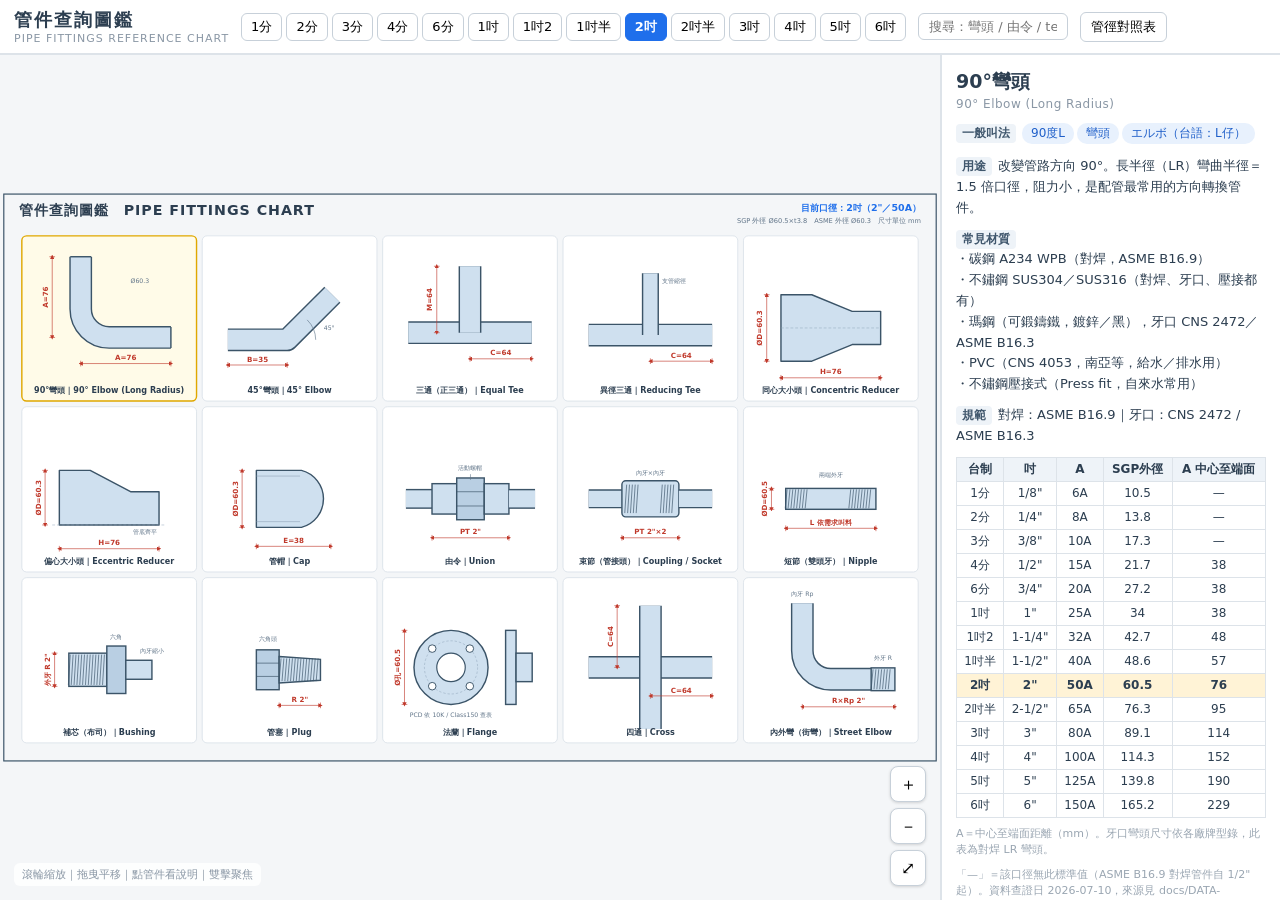
==== index.html @ c481cb57 "初版：管件查詢圖鑑（單檔 HTML） 15 種管件可縮放圖鑑牆＋尺寸標註＋說明欄（俗稱/材質/用途/規範）， 尺寸資料查證於 JIS G3452 與 ASME B16.9（見 docs/DATA-SO" ====
<!DOCTYPE html>
<html lang="zh-Hant">
<head>
<meta charset="UTF-8">
<meta name="viewport" content="width=device-width, initial-scale=1.0">
<title>管件查詢圖鑑</title>
<style>
  :root{
    --ink:#2c3e50; --pipe-dark:#3b5468; --pipe-light:#cfe0ef;
    --dim:#c0392b; --accent:#1f6feb; --bg:#f4f6f8; --card:#ffffff;
  }
  *{box-sizing:border-box; margin:0; padding:0;}
  html,body{height:100%; overflow:hidden;}
  body{
    font-family:"Microsoft JhengHei","PingFang TC",system-ui,sans-serif;
    background:var(--bg); color:var(--ink); display:flex; flex-direction:column;
  }
  header{
    display:flex; align-items:center; gap:12px; flex-wrap:wrap;
    padding:8px 14px; background:#fff; border-bottom:2px solid #dde3e9; z-index:5;
  }
  header h1{font-size:18px; letter-spacing:2px; white-space:nowrap;}
  header .sub{font-size:11px; color:#8a97a5; letter-spacing:1px;}
  #sizeBar{display:flex; gap:4px; flex-wrap:wrap;}
  #sizeBar button{
    border:1px solid #c7d0d9; background:#fff; border-radius:6px;
    padding:4px 9px; font-size:13px; cursor:pointer; font-family:inherit;
  }
  #sizeBar button:hover{border-color:var(--accent);}
  #sizeBar button.on{background:var(--accent); color:#fff; border-color:var(--accent); font-weight:bold;}
  #search{
    border:1px solid #c7d0d9; border-radius:6px; padding:5px 10px;
    font-size:13px; width:150px; font-family:inherit;
  }
  .toolBtn{
    border:1px solid #c7d0d9; background:#fff; border-radius:6px;
    padding:5px 10px; font-size:13px; cursor:pointer; font-family:inherit;
  }
  .toolBtn:hover{border-color:var(--accent); color:var(--accent);}
  #main{flex:1; display:flex; min-height:0;}
  #canvasWrap{flex:1; position:relative; min-width:0;}
  #chart{width:100%; height:100%; display:block; cursor:grab; touch-action:none;}
  #chart.panning{cursor:grabbing;}
  #zoomCtl{
    position:absolute; right:14px; bottom:14px; display:flex; flex-direction:column; gap:6px;
  }
  #zoomCtl button{
    width:36px; height:36px; border-radius:8px; border:1px solid #c7d0d9;
    background:#fff; font-size:17px; cursor:pointer; box-shadow:0 1px 3px rgba(0,0,0,.15);
  }
  #hint{
    position:absolute; left:14px; bottom:14px; font-size:11px; color:#8a97a5;
    background:rgba(255,255,255,.85); padding:4px 8px; border-radius:6px;
  }
  /* ── 右側說明欄 ─────────────────────────── */
  #panel{
    width:340px; background:var(--card); border-left:2px solid #dde3e9;
    overflow-y:auto; padding:14px; flex-shrink:0;
  }
  #panel h2{font-size:19px; margin-bottom:2px;}
  #panel .en{color:#8a97a5; font-size:12px; margin-bottom:10px; letter-spacing:.5px;}
  .infoRow{margin-bottom:10px; font-size:13px; line-height:1.6;}
  .infoRow b{
    display:inline-block; background:#eef3f8; color:#40576d; border-radius:4px;
    padding:0 6px; margin-right:6px; font-size:12px;
  }
  .tag{
    display:inline-block; background:#e8f1fd; color:#1f5fc9; border-radius:10px;
    padding:1px 9px; font-size:12px; margin:2px 3px 2px 0;
  }
  #panel table{
    width:100%; border-collapse:collapse; font-size:12px; margin-top:6px;
  }
  #panel th,#panel td{
    border:1px solid #dde3e9; padding:3px 5px; text-align:center; white-space:nowrap;
  }
  #panel th{background:#eef3f8; font-weight:600;}
  #panel tr.hl td{background:#fff3d6; font-weight:bold;}
  .note{font-size:11px; color:#9aa6b2; margin-top:8px; line-height:1.5;}
  /* ── 對照表彈窗 ─────────────────────────── */
  #modal{
    position:fixed; inset:0; background:rgba(30,40,50,.45); display:none;
    align-items:center; justify-content:center; z-index:20;
  }
  #modal.show{display:flex;}
  #modalBox{
    background:#fff; border-radius:12px; padding:20px; max-width:92vw;
    max-height:88vh; overflow:auto; box-shadow:0 10px 40px rgba(0,0,0,.3);
  }
  #modalBox h2{font-size:17px; margin-bottom:10px;}
  #modalBox table{border-collapse:collapse; font-size:13px;}
  #modalBox th,#modalBox td{border:1px solid #cfd8e0; padding:5px 10px; text-align:center; white-space:nowrap;}
  #modalBox th{background:#eef3f8;}
  #modalBox tr:nth-child(even) td{background:#f8fafc;}
  #modalBox .close{float:right;}
  @media (max-width:800px){
    #panel{position:absolute; right:0; top:0; bottom:0; box-shadow:-4px 0 12px rgba(0,0,0,.15);}
  }
</style>
</head>
<body>
<header>
  <div>
    <h1>管件查詢圖鑑</h1>
    <div class="sub">PIPE FITTINGS REFERENCE CHART</div>
  </div>
  <div id="sizeBar"></div>
  <input id="search" placeholder="搜尋：彎頭 / 由令 / tee…">
  <button class="toolBtn" id="btnTable">管徑對照表</button>
</header>
<div id="main">
  <div id="canvasWrap">
    <svg id="chart" xmlns="http://www.w3.org/2000/svg"></svg>
    <div id="zoomCtl">
      <button id="zin" title="放大">＋</button>
      <button id="zout" title="縮小">－</button>
      <button id="zfit" title="全覽">⤢</button>
    </div>
    <div id="hint">滾輪縮放｜拖曳平移｜點管件看說明｜雙擊聚焦</div>
  </div>
  <aside id="panel"></aside>
</div>
<div id="modal">
  <div id="modalBox">
    <button class="toolBtn close" onclick="document.getElementById('modal').classList.remove('show')">✕ 關閉</button>
    <h2>管徑對照表（CNS 6445 / JIS G3452 SGP 配管用碳鋼鋼管）</h2>
    <div id="pipeTable"></div>
    <p class="note" style="max-width:720px">
      台灣水電俗稱「幾分」：1 分 = 1/8"，4 分 = 1/2"，6 分 = 3/4"，8 分即 1 吋。<br>
      SGP（CNS 6445 / JIS G3452）為台灣一般配管（水、氣體、消防）最常用鋼管；ASME B36.10 外徑為美規對焊管件搭配尺寸，兩者小口徑外徑略有不同，叫料時需注意系統別。
    </p>
  </div>
</div>

<script>
/* ═══════════════════════════════════════════════════════════════
   資料區 —— 全部尺寸均查證於 2026-07-10，來源見 docs/DATA-SOURCES.md
   ─ SGP 鋼管：JIS G3452 Table 5（= CNS 6445）
   ─ 對焊管件：ASME B16.9（1/2"~6"，小於 1/2" 無對焊標準 → null）
═══════════════════════════════════════════════════════════════ */
const SIZES = [
  // key, A稱呼, B稱呼, 台制, SGP外徑, SGP厚, 重量kg/m, ASME外徑, B16.9:[90°A, 45°B, 三通C, 大小頭H, 管帽E]
  {key:'1/8',  a:'6A',   b:'1/8"',   fen:'1分',   od:10.5,  t:2.0, kg:0.419, aod:10.3,  bw:null},
  {key:'1/4',  a:'8A',   b:'1/4"',   fen:'2分',   od:13.8,  t:2.3, kg:0.664, aod:13.7,  bw:null},
  {key:'3/8',  a:'10A',  b:'3/8"',   fen:'3分',   od:17.3,  t:2.3, kg:0.866, aod:17.1,  bw:null},
  {key:'1/2',  a:'15A',  b:'1/2"',   fen:'4分',   od:21.7,  t:2.8, kg:1.25,  aod:21.3,  bw:[38,16,25,38,25]},
  {key:'3/4',  a:'20A',  b:'3/4"',   fen:'6分',   od:27.2,  t:2.8, kg:1.60,  aod:26.7,  bw:[38,19,29,38,25]},
  {key:'1',    a:'25A',  b:'1"',     fen:'1吋',   od:34.0,  t:3.2, kg:2.45,  aod:33.4,  bw:[38,22,38,51,38]},
  {key:'1-1/4',a:'32A',  b:'1-1/4"', fen:'1吋2',  od:42.7,  t:3.5, kg:3.16,  aod:42.2,  bw:[48,25,48,51,38]},
  {key:'1-1/2',a:'40A',  b:'1-1/2"', fen:'1吋半', od:48.6,  t:3.5, kg:3.63,  aod:48.3,  bw:[57,29,57,64,38]},
  {key:'2',    a:'50A',  b:'2"',     fen:'2吋',   od:60.5,  t:3.8, kg:5.12,  aod:60.3,  bw:[76,35,64,76,38]},
  {key:'2-1/2',a:'65A',  b:'2-1/2"', fen:'2吋半', od:76.3,  t:4.2, kg:6.34,  aod:73.0,  bw:[95,44,76,89,38]},
  {key:'3',    a:'80A',  b:'3"',     fen:'3吋',   od:89.1,  t:4.2, kg:8.49,  aod:88.9,  bw:[114,51,86,89,51]},
  {key:'4',    a:'100A', b:'4"',     fen:'4吋',   od:114.3, t:4.5, kg:12.2,  aod:114.3, bw:[152,64,105,102,64]},
  {key:'5',    a:'125A', b:'5"',     fen:'5吋',   od:139.8, t:4.5, kg:16.1,  aod:141.3, bw:[190,79,124,127,76]},
  {key:'6',    a:'150A', b:'6"',     fen:'6吋',   od:165.2, t:5.0, kg:19.2,  aod:168.3, bw:[229,95,143,140,89]},
];
const BW = {ELBOW90:0, ELBOW45:1, TEE:2, REDUCER:3, CAP:4};

const MAT = {
  malleable:'瑪鋼（可鍛鑄鐵，鍍鋅／黑），牙口 CNS 2472／ASME B16.3',
  carbon:'碳鋼 A234 WPB（對焊，ASME B16.9）',
  ss:'不鏽鋼 SUS304／SUS316（對焊、牙口、壓接都有）',
  pvc:'PVC（CNS 4053，南亞等，給水／排水用）',
  brass:'青銅／黃銅（水表週邊、熱水系統）',
  press:'不鏽鋼壓接式（Press fit，自來水常用）',
};

/* 每個管件：id、名稱、英文、一般叫法（俗稱）、用途、材質、標準、
   尺寸表定義（cols＋每個 size 的取值函式），draw() 畫圖 */
const FITTINGS = [
  {
    id:'elbow90', name:'90°彎頭', en:'90° Elbow (Long Radius)',
    alias:['90度L','彎頭','エルボ（台語：L仔）'],
    usage:'改變管路方向 90°。長半徑（LR）彎曲半徑＝1.5 倍口徑，阻力小，是配管最常用的方向轉換管件。',
    mats:[MAT.carbon, MAT.ss, MAT.malleable, MAT.pvc, MAT.press],
    std:'對焊：ASME B16.9｜牙口：CNS 2472 / ASME B16.3',
    dimCols:['A 中心至端面'],
    dimGet:s=>s.bw?[s.bw[BW.ELBOW90]]:null,
    note:'A＝中心至端面距離（mm）。牙口彎頭尺寸依各廠牌型錄，此表為對焊 LR 彎頭。',
  },
  {
    id:'elbow45', name:'45°彎頭', en:'45° Elbow',
    alias:['45度L','斜彎'],
    usage:'改變管路方向 45°。兩支 45° 可取代一支 90° 減少壓損；排水配管閃避樑柱常用。',
    mats:[MAT.carbon, MAT.ss, MAT.malleable, MAT.pvc],
    std:'對焊：ASME B16.9｜牙口：CNS 2472 / ASME B16.3',
    dimCols:['B 中心至端面'],
    dimGet:s=>s.bw?[s.bw[BW.ELBOW45]]:null,
    note:'B＝中心至端面距離（mm），對焊 LR 45° 彎頭。',
  },
  {
    id:'tee', name:'三通（正三通）', en:'Equal Tee',
    alias:['T仔','正T','チーズ'],
    usage:'管路分歧出一支垂直支管，三口同徑。給水分歧、消防立管分層最常用。',
    mats:[MAT.carbon, MAT.ss, MAT.malleable, MAT.pvc, MAT.press],
    std:'對焊：ASME B16.9｜牙口：CNS 2472 / ASME B16.3',
    dimCols:['C 中心至管端','M 中心至支管端'],
    dimGet:s=>s.bw?[s.bw[BW.TEE], s.bw[BW.TEE]]:null,
    note:'正三通 C＝M。對焊尺寸如表；牙口依廠牌。',
  },
  {
    id:'rtee', name:'異徑三通', en:'Reducing Tee',
    alias:['RT','大小T','異徑T'],
    usage:'分歧支管口徑比主管小，例：2"×2"×1"。主管尺寸照走、支管縮小接分路。',
    mats:[MAT.carbon, MAT.ss, MAT.malleable, MAT.pvc],
    std:'對焊：ASME B16.9｜牙口：CNS 2472 / ASME B16.3',
    dimCols:['C 中心至管端（同正三通）'],
    dimGet:s=>s.bw?[s.bw[BW.TEE]]:null,
    note:'主管 C 與正三通相同；支管 M 依「主×主×支」組合而異，叫料須講三個口徑，詳廠商型錄。',
  },
  {
    id:'creducer', name:'同心大小頭', en:'Concentric Reducer',
    alias:['大小頭','R','異徑管','レジューサ'],
    usage:'兩端不同口徑、中心線對齊。立管變徑、泵浦出口變徑用。',
    mats:[MAT.carbon, MAT.ss, MAT.pvc],
    std:'對焊：ASME B16.9',
    dimCols:['H 全長'],
    dimGet:s=>s.bw?[s.bw[BW.REDUCER]]:null,
    note:'H＝端面至端面全長（mm），依「大端」口徑查表。牙口變徑用補芯（bushing）或異徑束節。',
  },
  {
    id:'ereducer', name:'偏心大小頭', en:'Eccentric Reducer',
    alias:['偏心R','ER'],
    usage:'兩端不同口徑、一側管壁齊平。水平管線變徑保持管底（或管頂）水平，泵浦吸入端防積氣必用。',
    mats:[MAT.carbon, MAT.ss],
    std:'對焊：ASME B16.9',
    dimCols:['H 全長（同同心）'],
    dimGet:s=>s.bw?[s.bw[BW.REDUCER]]:null,
    note:'H 與同心大小頭相同。安裝方向：吸入端平頂（防氣袋）、蒸汽管平底（防水鎚）。',
  },
  {
    id:'cap', name:'管帽', en:'Cap',
    alias:['CAP','封頭','管尾蓋'],
    usage:'封閉管末端。對焊蓋為橢圓形封頭；牙口內牙蓋直接鎖在管牙上。',
    mats:[MAT.carbon, MAT.ss, MAT.malleable, MAT.pvc],
    std:'對焊：ASME B16.9｜牙口：CNS 2472 / ASME B16.3',
    dimCols:['E 全長'],
    dimGet:s=>s.bw?[s.bw[BW.CAP]]:null,
    note:'E＝端面至頂點長（mm），對焊管帽。',
  },
  {
    id:'union', name:'由令', en:'Union',
    alias:['由任','活接頭','ユニオン'],
    usage:'可拆式接頭：中間螺帽鬆開即可分離管路，不必轉動管子。設備（泵、熱水器、水表）前後必裝，方便日後維修拆換。',
    mats:[MAT.malleable, MAT.ss, MAT.brass, MAT.pvc],
    std:'牙口：CNS 2472 / ASME B16.39（クラス150）',
    dimCols:['牙規 PT'],
    dimGet:s=>[`PT ${s.b}`],
    note:'全長依廠牌（無統一標準值）。密合面有平面／錐面／O 環三種，舊管換修要對型式。',
  },
  {
    id:'coupling', name:'束節（管接頭）', en:'Coupling / Socket',
    alias:['S接','束尼','直接頭','ソケット'],
    usage:'兩支同徑管子對接延長。內牙×內牙，最基本的直線接續管件。',
    mats:[MAT.malleable, MAT.ss, MAT.brass, MAT.pvc, MAT.press],
    std:'牙口：CNS 2472 / ASME B16.3',
    dimCols:['牙規 PT'],
    dimGet:s=>[`PT ${s.b}`],
    note:'另有「異徑束節」兩端不同口徑。長度依廠牌型錄。',
  },
  {
    id:'nipple', name:'短節（雙頭牙）', en:'Nipple',
    alias:['尼股','泥鰍','雙頭外牙','ニップル'],
    usage:'兩端外牙的短管，連接兩個內牙管件（如束節×水閥）。長度常見 40～150mm 或訂製。',
    mats:[MAT.malleable, MAT.ss, MAT.brass],
    std:'CNS 4165 / JIS B2302，管體用 SGP 管',
    dimCols:['外徑 ØD（SGP）'],
    dimGet:s=>[s.od],
    note:'全長 L 叫料時指定（例：4分×100mm 長）。全牙短節俗稱「全牙」。',
  },
  {
    id:'bushing', name:'補芯（布司）', en:'Bushing',
    alias:['布信','大小補芯','ブッシング'],
    usage:'外牙大×內牙小的縮徑件，直接鎖進大管件內牙把口徑縮小，例：1" 三通支口縮成 4 分接感知器。',
    mats:[MAT.malleable, MAT.ss, MAT.brass],
    std:'牙口：CNS 2472 / ASME B16.14',
    dimCols:['外牙 R','內牙 Rp（縮一級示例）'],
    dimGet:(s,i)=>[`R ${s.b}`, i>0?`Rp ${SIZES[i-1].b}`:'—'],
    note:'叫料講「大×小」兩口徑，例：6分×4分補芯。',
  },
  {
    id:'plug', name:'管塞', en:'Plug',
    alias:['不拉古','堵頭','塞頭','プラグ'],
    usage:'外牙塞頭，鎖進內牙管口封閉，如三通預留口、排水頭。頭部有四角／六角／內六角。',
    mats:[MAT.malleable, MAT.ss, MAT.brass, MAT.pvc],
    std:'牙口：CNS 2472 / ASME B16.14',
    dimCols:['牙規 R'],
    dimGet:s=>[`R ${s.b}`],
    note:'與管帽相反：管塞是外牙塞「進去」，管帽是內牙蓋「上去」。',
  },
  {
    id:'flange', name:'法蘭', en:'Flange',
    alias:['凸緣','法蘭盤','フランジ'],
    usage:'管端焊上（或牙上）法蘭盤，兩盤夾墊片鎖螺栓成可拆接頭。閥類、設備接口、大口徑管路標配。',
    mats:[MAT.carbon, MAT.ss],
    std:'JIS B2220（10K，台灣最常用）／ASME B16.5（Class 150）',
    dimCols:['配管外徑 ØD（SGP）'],
    dimGet:s=>[s.od],
    note:'法蘭外徑、螺栓孔數與 PCD 依壓力等級（10K／Class150）不同，叫料要先講等級，再查該等級尺寸表。型式有滑入焊（SO）、對焊頸（WN）、牙口、盲板（BL）。',
  },
  {
    id:'cross', name:'四通', en:'Cross',
    alias:['十字','四路'],
    usage:'四口同徑十字分歧。消防、灑水系統較常見；一般給水多用兩個三通取代。',
    mats:[MAT.carbon, MAT.ss, MAT.malleable],
    std:'對焊：ASME B16.9｜牙口：CNS 2472 / ASME B16.3',
    dimCols:['C 中心至端面（同三通）'],
    dimGet:s=>s.bw?[s.bw[BW.TEE]]:null,
    note:'對焊四通 C 尺寸與正三通相同。',
  },
  {
    id:'stelbow', name:'內外彎（街彎）', en:'Street Elbow',
    alias:['內外牙彎頭','公母彎'],
    usage:'一端外牙、一端內牙的 90° 彎頭，可直接鎖進另一管件省一支短節，狹小空間轉向好用。',
    mats:[MAT.malleable, MAT.ss, MAT.brass, MAT.pvc],
    std:'牙口：CNS 2472 / ASME B16.3',
    dimCols:['牙規 R×Rp'],
    dimGet:s=>[`R×Rp ${s.b}`],
    note:'也有 45° 內外彎。長度依廠牌。',
  },
];

/* ═══════════════════════════════════════════════════════════════
   繪圖區 —— SVG 圖鑑牆：5 欄 × 3 列格子，每格一個管件＋尺寸標註
═══════════════════════════════════════════════════════════════ */
const CELL_W=380, CELL_H=360, COLS=5, MX=40, MY=90;
const svg = document.getElementById('chart');
const NS = 'http://www.w3.org/2000/svg';
let selSize = SIZES.find(s=>s.key==='2');   // 預設 2 吋
let selFit  = 'elbow90';
let queryStr = '';

function el(tag, attrs={}, parent){
  const n = document.createElementNS(NS, tag);
  for(const k in attrs) n.setAttribute(k, attrs[k]);
  if(parent) parent.appendChild(n);
  return n;
}
function txt(parent, x, y, str, attrs={}){
  const t = el('text', Object.assign({x, y, 'font-size':14, fill:'var(--ink)'}, attrs), parent);
  t.textContent = str;
  return t;
}
/* 管身：同一路徑畫兩次（深色粗＋淺色細）呈現有輪廓的管子 */
function pipe(parent, d, w=42){
  el('path',{d, fill:'none', stroke:'#3b5468','stroke-width':w+6,'stroke-linejoin':'round'},parent);
  el('path',{d, fill:'none', stroke:'#cfe0ef','stroke-width':w,'stroke-linejoin':'round'},parent);
}
/* 實心輪廓件（大小頭、管帽等） */
function solid(parent, d){
  el('path',{d, fill:'#cfe0ef', stroke:'#3b5468','stroke-width':3,'stroke-linejoin':'round'},parent);
}
/* 螺紋斜線 */
function threads(parent, x, y, w, h){
  const g = el('g',{stroke:'#3b5468','stroke-width':1.4},parent);
  for(let i=0;i<w;i+=6) el('line',{x1:x+i, y1:y, x2:x+i-4, y2:y+h},g);
}
/* 尺寸線（含箭頭與文字） */
function dimH(parent, x1, x2, y, label){
  const g = el('g',{stroke:'var(--dim)','stroke-width':1.3},parent);
  el('line',{x1, y1:y, x2, y2:y, 'marker-start':'url(#ar)','marker-end':'url(#ar)'},g);
  el('line',{x1, y1:y-6, x2:x1, y2:y+6},g);
  el('line',{x1:x2, y1:y-6, x2:x2, y2:y+6},g);
  txt(parent,(x1+x2)/2, y-7, label, {fill:'var(--dim)','text-anchor':'middle','font-size':15,'font-weight':'bold'});
}
function dimV(parent, x, y1, y2, label){
  const g = el('g',{stroke:'var(--dim)','stroke-width':1.3},parent);
  el('line',{x1:x, y1, x2:x, y2, 'marker-start':'url(#ar)','marker-end':'url(#ar)'},g);
  el('line',{x1:x-6, y1, x2:x+6, y2:y1},g);
  el('line',{x1:x-6, y1:y2, x2:x+6, y2:y2},g);
  txt(parent, x-9, (y1+y2)/2, label, {fill:'var(--dim)','text-anchor':'middle','font-size':15,'font-weight':'bold',
      transform:`rotate(-90 ${x-9} ${(y1+y2)/2})`});
}
const fmt = v => v==null ? '—' : (typeof v==='number'? v+'' : v);

/* ── 各管件畫法（格子區域約 380×300，下方留名稱列） ── */
const DRAW = {
  elbow90(g,s){
    const A = s.bw ? s.bw[BW.ELBOW90] : null;
    pipe(g,'M130,50 L130,160 A60,60 0 0 0 190,220 L320,220');
    el('line',{x1:108,y1:50,x2:152,y2:50, stroke:'#3b5468','stroke-width':3},g);
    el('line',{x1:320,y1:198,x2:320,y2:242, stroke:'#3b5468','stroke-width':3},g);
    dimV(g,70,50,220,`A=${fmt(A)}`);
    dimH(g,130,320,275,`A=${fmt(A)}`);
    txt(g,235,105,`Ø${s.aod}`,{fill:'#607488','font-size':13});
  },
  elbow45(g,s){
    const B = s.bw ? s.bw[BW.ELBOW45] : null;
    pipe(g,'M60,225 L185,225 L280,130');
    dimH(g,60,185,278,`B=${fmt(B)}`);
    const arc = el('path',{d:'M245,225 A60,60 0 0 0 227,183', fill:'none', stroke:'#607488','stroke-width':1.3},g);
    txt(g,262,205,'45°',{fill:'#607488','font-size':13});
  },
  tee(g,s){
    const C = s.bw ? s.bw[BW.TEE] : null;
    pipe(g,'M60,210 L320,210'); pipe(g,'M190,210 L190,70');
    dimH(g,190,320,265,`C=${fmt(C)}`);
    dimV(g,120,70,210,`M=${fmt(C)}`);
  },
  rtee(g,s){
    const C = s.bw ? s.bw[BW.TEE] : null;
    pipe(g,'M60,215 L320,215'); pipe(g,'M190,215 L190,85',30);
    dimH(g,190,320,270,`C=${fmt(C)}`);
    txt(g,215,105,'支管縮徑',{fill:'#607488','font-size':13});
  },
  creducer(g,s){
    const H = s.bw ? s.bw[BW.REDUCER] : null;
    solid(g,'M85,130 L150,130 L235,165 L295,165 L295,235 L235,235 L150,270 L85,270 Z');
    el('line',{x1:85,y1:200,x2:295,y2:200, stroke:'#8aa0b5','stroke-width':1,'stroke-dasharray':'6 4'},g);
    dimH(g,85,295,305,`H=${fmt(H)}`);
    dimV(g,55,130,270,`ØD=${s.aod}`);
  },
  ereducer(g,s){
    const H = s.bw ? s.bw[BW.REDUCER] : null;
    solid(g,'M85,140 L150,140 L235,185 L295,185 L295,255 L85,255 Z');
    el('line',{x1:70,y1:255,x2:310,y2:255, stroke:'#8aa0b5','stroke-width':1,'stroke-dasharray':'6 4'},g);
    txt(g,240,275,'管底齊平',{fill:'#607488','font-size':12});
    dimH(g,85,295,305,`H=${fmt(H)}`);
    dimV(g,55,140,255,`ØD=${s.aod}`);
  },
  cap(g,s){
    const E = s.bw ? s.bw[BW.CAP] : null;
    solid(g,'M120,140 L215,140 A62,62 0 0 1 215,260 L120,260 Z');
    el('line',{x1:120,y1:152,x2:212,y2:152, stroke:'#8aa0b5','stroke-width':1.2},g);
    el('line',{x1:120,y1:248,x2:212,y2:248, stroke:'#8aa0b5','stroke-width':1.2},g);
    dimH(g,120,277,300,`E=${fmt(E)}`);
    dimV(g,90,140,260,`ØD=${s.aod}`);
  },
  union(g,s){
    pipe(g,'M55,200 L110,200',36);
    el('rect',{x:110,y:168,width:52,height:64, fill:'#cfe0ef', stroke:'#3b5468','stroke-width':3},g);
    el('rect',{x:162,y:156,width:58,height:88, fill:'#b9cfe3', stroke:'#3b5468','stroke-width':3},g);
    el('line',{x1:162,y1:185,x2:220,y2:185, stroke:'#3b5468','stroke-width':1.4},g);
    el('line',{x1:162,y1:215,x2:220,y2:215, stroke:'#3b5468','stroke-width':1.4},g);
    el('rect',{x:220,y:168,width:52,height:64, fill:'#cfe0ef', stroke:'#3b5468','stroke-width':3},g);
    pipe(g,'M272,200 L327,200',36);
    txt(g,191,140,'活動螺帽',{fill:'#607488','font-size':13,'text-anchor':'middle'});
    el('line',{x1:191,y1:148,x2:191,y2:160, stroke:'#607488','stroke-width':1.2},g);
    dimH(g,110,272,282,`PT ${s.b}`);
  },
  coupling(g,s){
    pipe(g,'M60,200 L130,200',34);
    el('rect',{x:130,y:162,width:120,height:76, rx:8, fill:'#cfe0ef', stroke:'#3b5468','stroke-width':3},g);
    threads(g,140,170,25,60); threads(g,215,170,25,60);
    pipe(g,'M250,200 L320,200',34);
    dimH(g,130,250,282,`PT ${s.b}×2`);
    txt(g,190,150,'內牙×內牙',{fill:'#607488','font-size':13,'text-anchor':'middle'});
  },
  nipple(g,s){
    el('rect',{x:95,y:178,width:190,height:44, fill:'#cfe0ef', stroke:'#3b5468','stroke-width':3},g);
    threads(g,98,180,48,40); threads(g,232,180,48,40);
    dimH(g,95,285,262,'L 依需求叫料');
    dimV(g,65,178,222,`ØD=${s.od}`);
    txt(g,190,155,'兩端外牙',{fill:'#607488','font-size':13,'text-anchor':'middle'});
  },
  bushing(g,s){
    el('rect',{x:105,y:165,width:80,height:70, fill:'#cfe0ef', stroke:'#3b5468','stroke-width':3},g);
    threads(g,108,168,74,64);
    el('rect',{x:185,y:150,width:40,height:100, fill:'#b9cfe3', stroke:'#3b5468','stroke-width':3},g);
    el('rect',{x:225,y:180,width:55,height:40, fill:'#cfe0ef', stroke:'#3b5468','stroke-width':3},g);
    dimV(g,75,165,235,`外牙 R ${s.b}`);
    txt(g,255,165,'內牙縮小',{fill:'#607488','font-size':13});
    txt(g,205,135,'六角',{fill:'#607488','font-size':13,'text-anchor':'middle'});
  },
  plug(g,s){
    el('rect',{x:120,y:158,width:48,height:84, fill:'#b9cfe3', stroke:'#3b5468','stroke-width':3},g);
    el('line',{x1:120,y1:186,x2:168,y2:186, stroke:'#3b5468','stroke-width':1.4},g);
    el('line',{x1:120,y1:214,x2:168,y2:214, stroke:'#3b5468','stroke-width':1.4},g);
    el('path',{d:'M168,172 L255,178 L255,222 L168,228 Z', fill:'#cfe0ef', stroke:'#3b5468','stroke-width':3},g);
    threads(g,172,176,80,48);
    dimH(g,168,255,275,`R ${s.b}`);
    txt(g,144,140,'六角頭',{fill:'#607488','font-size':13,'text-anchor':'middle'});
  },
  flange(g,s){
    el('circle',{cx:150,cy:195,r:78, fill:'#cfe0ef', stroke:'#3b5468','stroke-width':3},g);
    el('circle',{cx:150,cy:195,r:56, fill:'none', stroke:'#8aa0b5','stroke-width':1,'stroke-dasharray':'5 4'},g);
    el('circle',{cx:150,cy:195,r:30, fill:'#fff', stroke:'#3b5468','stroke-width':2.5},g);
    for(let i=0;i<4;i++){
      const a = Math.PI/4 + i*Math.PI/2;
      el('circle',{cx:150+56*Math.cos(a), cy:195+56*Math.sin(a), r:8, fill:'#fff', stroke:'#3b5468','stroke-width':2},g);
    }
    el('rect',{x:265,y:117,width:22,height:156, fill:'#cfe0ef', stroke:'#3b5468','stroke-width':3},g);
    el('rect',{x:287,y:165,width:34,height:60, fill:'#cfe0ef', stroke:'#3b5468','stroke-width':3},g);
    txt(g,150,300,'PCD 依 10K / Class150 查表',{fill:'#607488','font-size':13,'text-anchor':'middle'});
    dimV(g,52,117,273,`Ø孔=${s.od}`);
  },
  cross(g,s){
    const C = s.bw ? s.bw[BW.TEE] : null;
    pipe(g,'M60,195 L320,195'); pipe(g,'M190,65 L190,325');
    dimH(g,190,320,255,`C=${fmt(C)}`);
    dimV(g,120,65,195,`C=${fmt(C)}`);
  },
  stelbow(g,s){
    pipe(g,'M130,60 L130,160 A60,60 0 0 0 190,220 L275,220');
    el('rect',{x:275,y:196,width:50,height:48, fill:'#cfe0ef', stroke:'#3b5468','stroke-width':3},g);
    threads(g,279,199,42,42);
    txt(g,300,180,'外牙 R',{fill:'#607488','font-size':13,'text-anchor':'middle'});
    txt(g,130,45,'內牙 Rp',{fill:'#607488','font-size':13,'text-anchor':'middle'});
    dimH(g,130,325,278,`R×Rp ${s.b}`);
  },
};

/* ── 圖鑑牆組裝 ── */
function renderChart(){
  svg.innerHTML = '';
  const defs = el('defs',{},svg);
  const mk = el('marker',{id:'ar', viewBox:'0 0 10 10', refX:5, refY:5,
    markerWidth:7, markerHeight:7, orient:'auto-start-reverse'},defs);
  el('path',{d:'M0,0 L10,5 L0,10 Z', fill:'var(--dim)'},mk);

  const rows = Math.ceil(FITTINGS.length/COLS);
  const W = MX*2 + COLS*CELL_W, H = MY + rows*CELL_H + 40;
  svg.dataset.w = W; svg.dataset.h = H;

  // 標題列（工程圖框風）
  el('rect',{x:8,y:8,width:W-16,height:H-16, fill:'none', stroke:'#3b5468','stroke-width':2.5},svg);
  txt(svg, MX, 52, '管件查詢圖鑑　PIPE FITTINGS CHART', {'font-size':30,'font-weight':'bold','letter-spacing':'2'});
  txt(svg, W-MX, 44, `目前口徑：${selSize.fen}（${selSize.b}／${selSize.a}）`, {'font-size':20,'text-anchor':'end', fill:'var(--accent)','font-weight':'bold'});
  txt(svg, W-MX, 68, `SGP 外徑 Ø${selSize.od}×t${selSize.t}　ASME 外徑 Ø${selSize.aod}　尺寸單位 mm`, {'font-size':14,'text-anchor':'end', fill:'#607488'});

  FITTINGS.forEach((f,i)=>{
    const cx = MX + (i%COLS)*CELL_W, cy = MY + Math.floor(i/COLS)*CELL_H;
    const g = el('g',{transform:`translate(${cx},${cy})`, 'data-id':f.id, cursor:'pointer'},svg);
    const hit = queryStr && (f.name+f.en+f.alias.join('')).toLowerCase().includes(queryStr);
    const dimmed = queryStr && !hit;
    if(dimmed) g.setAttribute('opacity','0.18');
    el('rect',{x:6,y:6,width:CELL_W-12,height:CELL_H-12, rx:10,
      fill: f.id===selFit ? '#fffbe8' : '#ffffff',
      stroke: f.id===selFit ? '#e0a800' : (hit ? 'var(--accent)' : '#d4dce4'),
      'stroke-width': f.id===selFit||hit ? 3 : 1.5},g);
    DRAW[f.id](g, selSize);
    txt(g, CELL_W/2, CELL_H-22, `${f.name}｜${f.en}`,
      {'text-anchor':'middle','font-size':17,'font-weight':'bold'});
    g.addEventListener('click', ()=>{ selFit=f.id; renderChart(); renderPanel(); });
    g.addEventListener('dblclick', ()=>zoomToCell(cx,cy));
  });
  applyView();
}

/* ── 縮放平移（近遠看） ── */
let view = null; // {x,y,w,h}
function fitView(){
  const W=+svg.dataset.w, H=+svg.dataset.h;
  view = {x:0, y:0, w:W, h:H};
  applyView();
}
function applyView(){
  if(!view) fitView(); else
  svg.setAttribute('viewBox', `${view.x} ${view.y} ${view.w} ${view.h}`);
}
function zoomAt(px, py, factor){   // px,py：SVG 座標
  const nw = Math.min(8000, Math.max(150, view.w*factor));
  const k = nw/view.w;
  view.x = px - (px-view.x)*k;
  view.y = py - (py-view.y)*k;
  view.w = nw; view.h *= k;
  applyView();
}
function clientToSvg(e){
  const r = svg.getBoundingClientRect();
  return { x: view.x + (e.clientX-r.left)/r.width*view.w,
           y: view.y + (e.clientY-r.top)/r.height*view.h };
}
function zoomToCell(cx,cy){
  const r = svg.getBoundingClientRect(), asp = r.width/r.height;
  let w = CELL_W*1.25, h = w/asp;
  if(h < CELL_H*1.15){ h = CELL_H*1.15; w = h*asp; }
  view = {x:cx-(w-CELL_W)/2, y:cy-(h-CELL_H)/2, w, h};
  applyView();
}
svg.addEventListener('wheel', e=>{
  e.preventDefault();
  const p = clientToSvg(e);
  zoomAt(p.x, p.y, e.deltaY>0 ? 1.18 : 1/1.18);
},{passive:false});
let panStart = null;
svg.addEventListener('pointerdown', e=>{
  panStart = {x:e.clientX, y:e.clientY, vx:view.x, vy:view.y};
  svg.classList.add('panning'); svg.setPointerCapture(e.pointerId);
});
svg.addEventListener('pointermove', e=>{
  if(!panStart) return;
  const r = svg.getBoundingClientRect();
  view.x = panStart.vx - (e.clientX-panStart.x)/r.width*view.w;
  view.y = panStart.vy - (e.clientY-panStart.y)/r.height*view.h;
  applyView();
});
svg.addEventListener('pointerup', ()=>{ panStart=null; svg.classList.remove('panning'); });
document.getElementById('zin').onclick = ()=>zoomAt(view.x+view.w/2, view.y+view.h/2, 1/1.3);
document.getElementById('zout').onclick = ()=>zoomAt(view.x+view.w/2, view.y+view.h/2, 1.3);
document.getElementById('zfit').onclick = fitView;

/* ── 右側說明欄 ── */
function renderPanel(){
  const f = FITTINGS.find(x=>x.id===selFit);
  const p = document.getElementById('panel');
  const rows = SIZES.map((s,i)=>{
    const vals = f.dimGet(s,i);
    const cells = f.dimCols.map((_,j)=>`<td>${vals?fmt(vals[j]):'—'}</td>`).join('');
    return `<tr class="${s.key===selSize.key?'hl':''}">
      <td>${s.fen}</td><td>${s.b}</td><td>${s.a}</td><td>${s.od}</td>${cells}</tr>`;
  }).join('');
  p.innerHTML = `
    <h2>${f.name}</h2>
    <div class="en">${f.en}</div>
    <div class="infoRow"><b>一般叫法</b>${f.alias.map(a=>`<span class="tag">${a}</span>`).join('')}</div>
    <div class="infoRow"><b>用途</b>${f.usage}</div>
    <div class="infoRow"><b>常見材質</b><br>${f.mats.map(m=>`・${m}`).join('<br>')}</div>
    <div class="infoRow"><b>規範</b>${f.std}</div>
    <table>
      <tr><th>台制</th><th>吋</th><th>A</th><th>SGP外徑</th>${f.dimCols.map(c=>`<th>${c}</th>`).join('')}</tr>
      ${rows}
    </table>
    <p class="note">${f.note}</p>
    <p class="note">「—」＝該口徑無此標準值（ASME B16.9 對焊管件自 1/2" 起）。資料查證日 2026-07-10，來源見 docs/DATA-SOURCES.md。</p>`;
}

/* ── 口徑切換列 ── */
function renderSizeBar(){
  const bar = document.getElementById('sizeBar');
  bar.innerHTML = '';
  SIZES.forEach(s=>{
    const b = document.createElement('button');
    b.textContent = s.fen;
    b.title = `${s.b}／${s.a}`;
    b.className = s.key===selSize.key ? 'on' : '';
    b.onclick = ()=>{ selSize=s; renderSizeBar(); renderChart(); renderPanel(); };
    bar.appendChild(b);
  });
}

/* ── 搜尋 ── */
document.getElementById('search').addEventListener('input', e=>{
  queryStr = e.target.value.trim().toLowerCase();
  renderChart();
});

/* ── 管徑對照表 ── */
document.getElementById('btnTable').onclick = ()=>{
  const rows = SIZES.map(s=>`<tr>
    <td>${s.fen}</td><td>${s.b}</td><td>${s.a}</td><td>DN${s.a.replace('A','')}</td>
    <td>${s.od}</td><td>${s.t}</td><td>${s.kg}</td><td>${s.aod}</td></tr>`).join('');
  document.getElementById('pipeTable').innerHTML = `<table>
    <tr><th>台制俗稱</th><th>英吋 (B)</th><th>JIS/CNS (A)</th><th>DN</th>
        <th>SGP 外徑 mm</th><th>SGP 厚度 mm</th><th>重量 kg/m</th><th>ASME 外徑 mm</th></tr>
    ${rows}</table>`;
  document.getElementById('modal').classList.add('show');
};

/* ── 啟動 ── */
renderSizeBar();
renderChart();
fitView();
renderPanel();
window.addEventListener('resize', applyView);
</script>
</body>
</html>
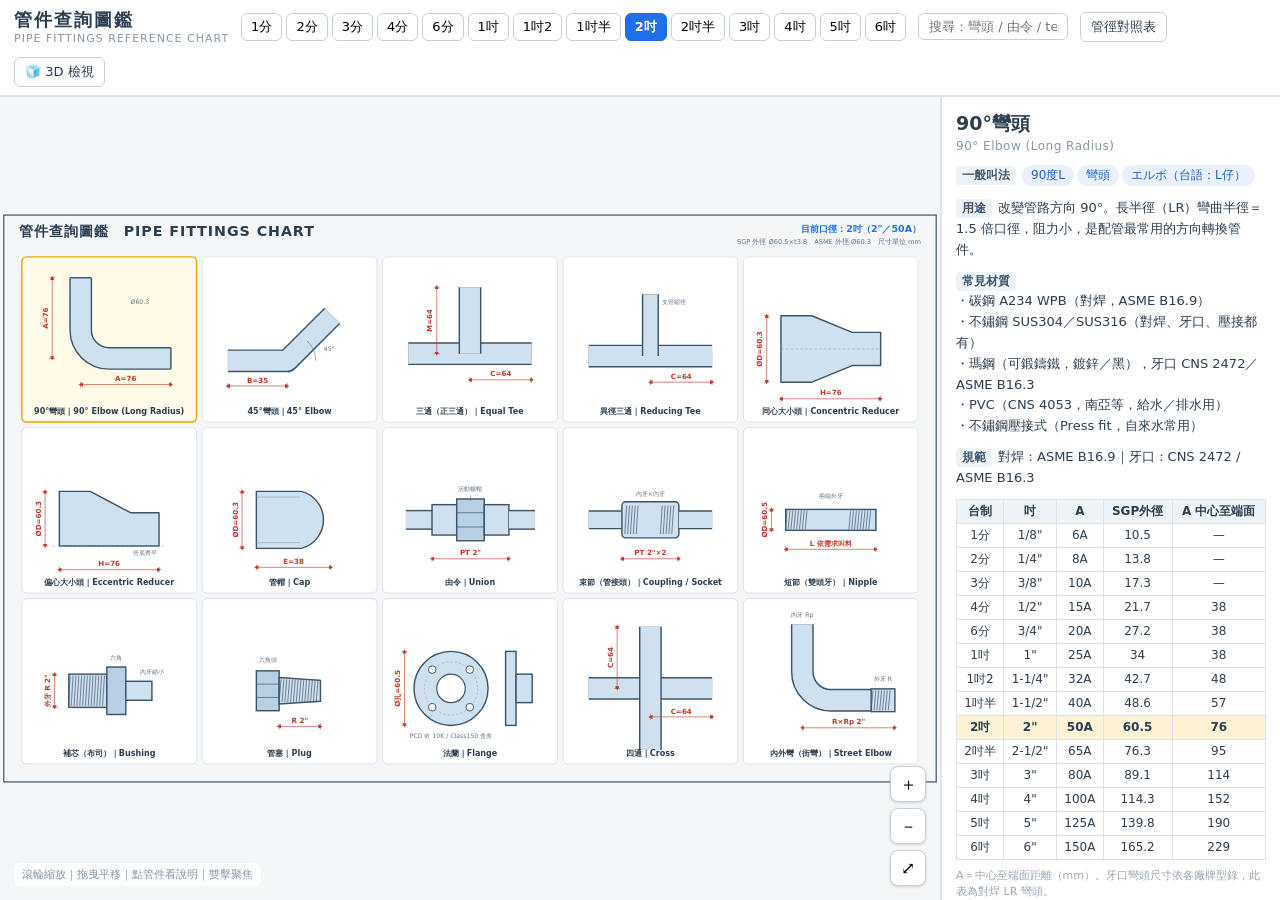
==== commit a1606d75: "新增 3D 檢視（3d.html）＋資料抽共用 data.js - 15 種管件 three.js 立體模型（旋轉/縮放/點選/自動旋轉，手機觸控可用） - 口徑切換即時更新 3D 標籤數值；說明欄與" ====
--- a/index.html
+++ b/index.html
@@ -4,41 +4,9 @@
 <meta charset="UTF-8">
 <meta name="viewport" content="width=device-width, initial-scale=1.0">
 <title>管件查詢圖鑑</title>
+<link rel="stylesheet" href="style.css">
 <style>
-  :root{
-    --ink:#2c3e50; --pipe-dark:#3b5468; --pipe-light:#cfe0ef;
-    --dim:#c0392b; --accent:#1f6feb; --bg:#f4f6f8; --card:#ffffff;
-  }
-  *{box-sizing:border-box; margin:0; padding:0;}
-  html,body{height:100%; overflow:hidden;}
-  body{
-    font-family:"Microsoft JhengHei","PingFang TC",system-ui,sans-serif;
-    background:var(--bg); color:var(--ink); display:flex; flex-direction:column;
-  }
-  header{
-    display:flex; align-items:center; gap:12px; flex-wrap:wrap;
-    padding:8px 14px; background:#fff; border-bottom:2px solid #dde3e9; z-index:5;
-  }
-  header h1{font-size:18px; letter-spacing:2px; white-space:nowrap;}
-  header .sub{font-size:11px; color:#8a97a5; letter-spacing:1px;}
-  #sizeBar{display:flex; gap:4px; flex-wrap:wrap;}
-  #sizeBar button{
-    border:1px solid #c7d0d9; background:#fff; border-radius:6px;
-    padding:4px 9px; font-size:13px; cursor:pointer; font-family:inherit;
-  }
-  #sizeBar button:hover{border-color:var(--accent);}
-  #sizeBar button.on{background:var(--accent); color:#fff; border-color:var(--accent); font-weight:bold;}
-  #search{
-    border:1px solid #c7d0d9; border-radius:6px; padding:5px 10px;
-    font-size:13px; width:150px; font-family:inherit;
-  }
-  .toolBtn{
-    border:1px solid #c7d0d9; background:#fff; border-radius:6px;
-    padding:5px 10px; font-size:13px; cursor:pointer; font-family:inherit;
-  }
-  .toolBtn:hover{border-color:var(--accent); color:var(--accent);}
-  #main{flex:1; display:flex; min-height:0;}
-  #canvasWrap{flex:1; position:relative; min-width:0;}
+  /* 2D 圖鑑頁專用 */
   #chart{width:100%; height:100%; display:block; cursor:grab; touch-action:none;}
   #chart.panning{cursor:grabbing;}
   #zoomCtl{
@@ -47,54 +15,6 @@
   #zoomCtl button{
     width:36px; height:36px; border-radius:8px; border:1px solid #c7d0d9;
     background:#fff; font-size:17px; cursor:pointer; box-shadow:0 1px 3px rgba(0,0,0,.15);
-  }
-  #hint{
-    position:absolute; left:14px; bottom:14px; font-size:11px; color:#8a97a5;
-    background:rgba(255,255,255,.85); padding:4px 8px; border-radius:6px;
-  }
-  /* ── 右側說明欄 ─────────────────────────── */
-  #panel{
-    width:340px; background:var(--card); border-left:2px solid #dde3e9;
-    overflow-y:auto; padding:14px; flex-shrink:0;
-  }
-  #panel h2{font-size:19px; margin-bottom:2px;}
-  #panel .en{color:#8a97a5; font-size:12px; margin-bottom:10px; letter-spacing:.5px;}
-  .infoRow{margin-bottom:10px; font-size:13px; line-height:1.6;}
-  .infoRow b{
-    display:inline-block; background:#eef3f8; color:#40576d; border-radius:4px;
-    padding:0 6px; margin-right:6px; font-size:12px;
-  }
-  .tag{
-    display:inline-block; background:#e8f1fd; color:#1f5fc9; border-radius:10px;
-    padding:1px 9px; font-size:12px; margin:2px 3px 2px 0;
-  }
-  #panel table{
-    width:100%; border-collapse:collapse; font-size:12px; margin-top:6px;
-  }
-  #panel th,#panel td{
-    border:1px solid #dde3e9; padding:3px 5px; text-align:center; white-space:nowrap;
-  }
-  #panel th{background:#eef3f8; font-weight:600;}
-  #panel tr.hl td{background:#fff3d6; font-weight:bold;}
-  .note{font-size:11px; color:#9aa6b2; margin-top:8px; line-height:1.5;}
-  /* ── 對照表彈窗 ─────────────────────────── */
-  #modal{
-    position:fixed; inset:0; background:rgba(30,40,50,.45); display:none;
-    align-items:center; justify-content:center; z-index:20;
-  }
-  #modal.show{display:flex;}
-  #modalBox{
-    background:#fff; border-radius:12px; padding:20px; max-width:92vw;
-    max-height:88vh; overflow:auto; box-shadow:0 10px 40px rgba(0,0,0,.3);
-  }
-  #modalBox h2{font-size:17px; margin-bottom:10px;}
-  #modalBox table{border-collapse:collapse; font-size:13px;}
-  #modalBox th,#modalBox td{border:1px solid #cfd8e0; padding:5px 10px; text-align:center; white-space:nowrap;}
-  #modalBox th{background:#eef3f8;}
-  #modalBox tr:nth-child(even) td{background:#f8fafc;}
-  #modalBox .close{float:right;}
-  @media (max-width:800px){
-    #panel{position:absolute; right:0; top:0; bottom:0; box-shadow:-4px 0 12px rgba(0,0,0,.15);}
   }
 </style>
 </head>
@@ -107,6 +27,7 @@
   <div id="sizeBar"></div>
   <input id="search" placeholder="搜尋：彎頭 / 由令 / tee…">
   <button class="toolBtn" id="btnTable">管徑對照表</button>
+  <a class="toolBtn" href="3d.html">🧊 3D 檢視</a>
 </header>
 <div id="main">
   <div id="canvasWrap">
@@ -132,197 +53,11 @@
   </div>
 </div>
 
+<script src="data.js"></script>
 <script>
 /* ═══════════════════════════════════════════════════════════════
-   資料區 —— 全部尺寸均查證於 2026-07-10，來源見 docs/DATA-SOURCES.md
-   ─ SGP 鋼管：JIS G3452 Table 5（= CNS 6445）
-   ─ 對焊管件：ASME B16.9（1/2"~6"，小於 1/2" 無對焊標準 → null）
-═══════════════════════════════════════════════════════════════ */
-const SIZES = [
-  // key, A稱呼, B稱呼, 台制, SGP外徑, SGP厚, 重量kg/m, ASME外徑, B16.9:[90°A, 45°B, 三通C, 大小頭H, 管帽E]
-  {key:'1/8',  a:'6A',   b:'1/8"',   fen:'1分',   od:10.5,  t:2.0, kg:0.419, aod:10.3,  bw:null},
-  {key:'1/4',  a:'8A',   b:'1/4"',   fen:'2分',   od:13.8,  t:2.3, kg:0.664, aod:13.7,  bw:null},
-  {key:'3/8',  a:'10A',  b:'3/8"',   fen:'3分',   od:17.3,  t:2.3, kg:0.866, aod:17.1,  bw:null},
-  {key:'1/2',  a:'15A',  b:'1/2"',   fen:'4分',   od:21.7,  t:2.8, kg:1.25,  aod:21.3,  bw:[38,16,25,38,25]},
-  {key:'3/4',  a:'20A',  b:'3/4"',   fen:'6分',   od:27.2,  t:2.8, kg:1.60,  aod:26.7,  bw:[38,19,29,38,25]},
-  {key:'1',    a:'25A',  b:'1"',     fen:'1吋',   od:34.0,  t:3.2, kg:2.45,  aod:33.4,  bw:[38,22,38,51,38]},
-  {key:'1-1/4',a:'32A',  b:'1-1/4"', fen:'1吋2',  od:42.7,  t:3.5, kg:3.16,  aod:42.2,  bw:[48,25,48,51,38]},
-  {key:'1-1/2',a:'40A',  b:'1-1/2"', fen:'1吋半', od:48.6,  t:3.5, kg:3.63,  aod:48.3,  bw:[57,29,57,64,38]},
-  {key:'2',    a:'50A',  b:'2"',     fen:'2吋',   od:60.5,  t:3.8, kg:5.12,  aod:60.3,  bw:[76,35,64,76,38]},
-  {key:'2-1/2',a:'65A',  b:'2-1/2"', fen:'2吋半', od:76.3,  t:4.2, kg:6.34,  aod:73.0,  bw:[95,44,76,89,38]},
-  {key:'3',    a:'80A',  b:'3"',     fen:'3吋',   od:89.1,  t:4.2, kg:8.49,  aod:88.9,  bw:[114,51,86,89,51]},
-  {key:'4',    a:'100A', b:'4"',     fen:'4吋',   od:114.3, t:4.5, kg:12.2,  aod:114.3, bw:[152,64,105,102,64]},
-  {key:'5',    a:'125A', b:'5"',     fen:'5吋',   od:139.8, t:4.5, kg:16.1,  aod:141.3, bw:[190,79,124,127,76]},
-  {key:'6',    a:'150A', b:'6"',     fen:'6吋',   od:165.2, t:5.0, kg:19.2,  aod:168.3, bw:[229,95,143,140,89]},
-];
-const BW = {ELBOW90:0, ELBOW45:1, TEE:2, REDUCER:3, CAP:4};
-
-const MAT = {
-  malleable:'瑪鋼（可鍛鑄鐵，鍍鋅／黑），牙口 CNS 2472／ASME B16.3',
-  carbon:'碳鋼 A234 WPB（對焊，ASME B16.9）',
-  ss:'不鏽鋼 SUS304／SUS316（對焊、牙口、壓接都有）',
-  pvc:'PVC（CNS 4053，南亞等，給水／排水用）',
-  brass:'青銅／黃銅（水表週邊、熱水系統）',
-  press:'不鏽鋼壓接式（Press fit，自來水常用）',
-};
-
-/* 每個管件：id、名稱、英文、一般叫法（俗稱）、用途、材質、標準、
-   尺寸表定義（cols＋每個 size 的取值函式），draw() 畫圖 */
-const FITTINGS = [
-  {
-    id:'elbow90', name:'90°彎頭', en:'90° Elbow (Long Radius)',
-    alias:['90度L','彎頭','エルボ（台語：L仔）'],
-    usage:'改變管路方向 90°。長半徑（LR）彎曲半徑＝1.5 倍口徑，阻力小，是配管最常用的方向轉換管件。',
-    mats:[MAT.carbon, MAT.ss, MAT.malleable, MAT.pvc, MAT.press],
-    std:'對焊：ASME B16.9｜牙口：CNS 2472 / ASME B16.3',
-    dimCols:['A 中心至端面'],
-    dimGet:s=>s.bw?[s.bw[BW.ELBOW90]]:null,
-    note:'A＝中心至端面距離（mm）。牙口彎頭尺寸依各廠牌型錄，此表為對焊 LR 彎頭。',
-  },
-  {
-    id:'elbow45', name:'45°彎頭', en:'45° Elbow',
-    alias:['45度L','斜彎'],
-    usage:'改變管路方向 45°。兩支 45° 可取代一支 90° 減少壓損；排水配管閃避樑柱常用。',
-    mats:[MAT.carbon, MAT.ss, MAT.malleable, MAT.pvc],
-    std:'對焊：ASME B16.9｜牙口：CNS 2472 / ASME B16.3',
-    dimCols:['B 中心至端面'],
-    dimGet:s=>s.bw?[s.bw[BW.ELBOW45]]:null,
-    note:'B＝中心至端面距離（mm），對焊 LR 45° 彎頭。',
-  },
-  {
-    id:'tee', name:'三通（正三通）', en:'Equal Tee',
-    alias:['T仔','正T','チーズ'],
-    usage:'管路分歧出一支垂直支管，三口同徑。給水分歧、消防立管分層最常用。',
-    mats:[MAT.carbon, MAT.ss, MAT.malleable, MAT.pvc, MAT.press],
-    std:'對焊：ASME B16.9｜牙口：CNS 2472 / ASME B16.3',
-    dimCols:['C 中心至管端','M 中心至支管端'],
-    dimGet:s=>s.bw?[s.bw[BW.TEE], s.bw[BW.TEE]]:null,
-    note:'正三通 C＝M。對焊尺寸如表；牙口依廠牌。',
-  },
-  {
-    id:'rtee', name:'異徑三通', en:'Reducing Tee',
-    alias:['RT','大小T','異徑T'],
-    usage:'分歧支管口徑比主管小，例：2"×2"×1"。主管尺寸照走、支管縮小接分路。',
-    mats:[MAT.carbon, MAT.ss, MAT.malleable, MAT.pvc],
-    std:'對焊：ASME B16.9｜牙口：CNS 2472 / ASME B16.3',
-    dimCols:['C 中心至管端（同正三通）'],
-    dimGet:s=>s.bw?[s.bw[BW.TEE]]:null,
-    note:'主管 C 與正三通相同；支管 M 依「主×主×支」組合而異，叫料須講三個口徑，詳廠商型錄。',
-  },
-  {
-    id:'creducer', name:'同心大小頭', en:'Concentric Reducer',
-    alias:['大小頭','R','異徑管','レジューサ'],
-    usage:'兩端不同口徑、中心線對齊。立管變徑、泵浦出口變徑用。',
-    mats:[MAT.carbon, MAT.ss, MAT.pvc],
-    std:'對焊：ASME B16.9',
-    dimCols:['H 全長'],
-    dimGet:s=>s.bw?[s.bw[BW.REDUCER]]:null,
-    note:'H＝端面至端面全長（mm），依「大端」口徑查表。牙口變徑用補芯（bushing）或異徑束節。',
-  },
-  {
-    id:'ereducer', name:'偏心大小頭', en:'Eccentric Reducer',
-    alias:['偏心R','ER'],
-    usage:'兩端不同口徑、一側管壁齊平。水平管線變徑保持管底（或管頂）水平，泵浦吸入端防積氣必用。',
-    mats:[MAT.carbon, MAT.ss],
-    std:'對焊：ASME B16.9',
-    dimCols:['H 全長（同同心）'],
-    dimGet:s=>s.bw?[s.bw[BW.REDUCER]]:null,
-    note:'H 與同心大小頭相同。安裝方向：吸入端平頂（防氣袋）、蒸汽管平底（防水鎚）。',
-  },
-  {
-    id:'cap', name:'管帽', en:'Cap',
-    alias:['CAP','封頭','管尾蓋'],
-    usage:'封閉管末端。對焊蓋為橢圓形封頭；牙口內牙蓋直接鎖在管牙上。',
-    mats:[MAT.carbon, MAT.ss, MAT.malleable, MAT.pvc],
-    std:'對焊：ASME B16.9｜牙口：CNS 2472 / ASME B16.3',
-    dimCols:['E 全長'],
-    dimGet:s=>s.bw?[s.bw[BW.CAP]]:null,
-    note:'E＝端面至頂點長（mm），對焊管帽。',
-  },
-  {
-    id:'union', name:'由令', en:'Union',
-    alias:['由任','活接頭','ユニオン'],
-    usage:'可拆式接頭：中間螺帽鬆開即可分離管路，不必轉動管子。設備（泵、熱水器、水表）前後必裝，方便日後維修拆換。',
-    mats:[MAT.malleable, MAT.ss, MAT.brass, MAT.pvc],
-    std:'牙口：CNS 2472 / ASME B16.39（クラス150）',
-    dimCols:['牙規 PT'],
-    dimGet:s=>[`PT ${s.b}`],
-    note:'全長依廠牌（無統一標準值）。密合面有平面／錐面／O 環三種，舊管換修要對型式。',
-  },
-  {
-    id:'coupling', name:'束節（管接頭）', en:'Coupling / Socket',
-    alias:['S接','束尼','直接頭','ソケット'],
-    usage:'兩支同徑管子對接延長。內牙×內牙，最基本的直線接續管件。',
-    mats:[MAT.malleable, MAT.ss, MAT.brass, MAT.pvc, MAT.press],
-    std:'牙口：CNS 2472 / ASME B16.3',
-    dimCols:['牙規 PT'],
-    dimGet:s=>[`PT ${s.b}`],
-    note:'另有「異徑束節」兩端不同口徑。長度依廠牌型錄。',
-  },
-  {
-    id:'nipple', name:'短節（雙頭牙）', en:'Nipple',
-    alias:['尼股','泥鰍','雙頭外牙','ニップル'],
-    usage:'兩端外牙的短管，連接兩個內牙管件（如束節×水閥）。長度常見 40～150mm 或訂製。',
-    mats:[MAT.malleable, MAT.ss, MAT.brass],
-    std:'CNS 4165 / JIS B2302，管體用 SGP 管',
-    dimCols:['外徑 ØD（SGP）'],
-    dimGet:s=>[s.od],
-    note:'全長 L 叫料時指定（例：4分×100mm 長）。全牙短節俗稱「全牙」。',
-  },
-  {
-    id:'bushing', name:'補芯（布司）', en:'Bushing',
-    alias:['布信','大小補芯','ブッシング'],
-    usage:'外牙大×內牙小的縮徑件，直接鎖進大管件內牙把口徑縮小，例：1" 三通支口縮成 4 分接感知器。',
-    mats:[MAT.malleable, MAT.ss, MAT.brass],
-    std:'牙口：CNS 2472 / ASME B16.14',
-    dimCols:['外牙 R','內牙 Rp（縮一級示例）'],
-    dimGet:(s,i)=>[`R ${s.b}`, i>0?`Rp ${SIZES[i-1].b}`:'—'],
-    note:'叫料講「大×小」兩口徑，例：6分×4分補芯。',
-  },
-  {
-    id:'plug', name:'管塞', en:'Plug',
-    alias:['不拉古','堵頭','塞頭','プラグ'],
-    usage:'外牙塞頭，鎖進內牙管口封閉，如三通預留口、排水頭。頭部有四角／六角／內六角。',
-    mats:[MAT.malleable, MAT.ss, MAT.brass, MAT.pvc],
-    std:'牙口：CNS 2472 / ASME B16.14',
-    dimCols:['牙規 R'],
-    dimGet:s=>[`R ${s.b}`],
-    note:'與管帽相反：管塞是外牙塞「進去」，管帽是內牙蓋「上去」。',
-  },
-  {
-    id:'flange', name:'法蘭', en:'Flange',
-    alias:['凸緣','法蘭盤','フランジ'],
-    usage:'管端焊上（或牙上）法蘭盤，兩盤夾墊片鎖螺栓成可拆接頭。閥類、設備接口、大口徑管路標配。',
-    mats:[MAT.carbon, MAT.ss],
-    std:'JIS B2220（10K，台灣最常用）／ASME B16.5（Class 150）',
-    dimCols:['配管外徑 ØD（SGP）'],
-    dimGet:s=>[s.od],
-    note:'法蘭外徑、螺栓孔數與 PCD 依壓力等級（10K／Class150）不同，叫料要先講等級，再查該等級尺寸表。型式有滑入焊（SO）、對焊頸（WN）、牙口、盲板（BL）。',
-  },
-  {
-    id:'cross', name:'四通', en:'Cross',
-    alias:['十字','四路'],
-    usage:'四口同徑十字分歧。消防、灑水系統較常見；一般給水多用兩個三通取代。',
-    mats:[MAT.carbon, MAT.ss, MAT.malleable],
-    std:'對焊：ASME B16.9｜牙口：CNS 2472 / ASME B16.3',
-    dimCols:['C 中心至端面（同三通）'],
-    dimGet:s=>s.bw?[s.bw[BW.TEE]]:null,
-    note:'對焊四通 C 尺寸與正三通相同。',
-  },
-  {
-    id:'stelbow', name:'內外彎（街彎）', en:'Street Elbow',
-    alias:['內外牙彎頭','公母彎'],
-    usage:'一端外牙、一端內牙的 90° 彎頭，可直接鎖進另一管件省一支短節，狹小空間轉向好用。',
-    mats:[MAT.malleable, MAT.ss, MAT.brass, MAT.pvc],
-    std:'牙口：CNS 2472 / ASME B16.3',
-    dimCols:['牙規 R×Rp'],
-    dimGet:s=>[`R×Rp ${s.b}`],
-    note:'也有 45° 內外彎。長度依廠牌。',
-  },
-];
-
-/* ═══════════════════════════════════════════════════════════════
    繪圖區 —— SVG 圖鑑牆：5 欄 × 3 列格子，每格一個管件＋尺寸標註
+   （資料 SIZES / FITTINGS / panelHTML 在 data.js，2D/3D 共用）
 ═══════════════════════════════════════════════════════════════ */
 const CELL_W=380, CELL_H=360, COLS=5, MX=40, MY=90;
 const svg = document.getElementById('chart');
@@ -372,7 +107,6 @@
   txt(parent, x-9, (y1+y2)/2, label, {fill:'var(--dim)','text-anchor':'middle','font-size':15,'font-weight':'bold',
       transform:`rotate(-90 ${x-9} ${(y1+y2)/2})`});
 }
-const fmt = v => v==null ? '—' : (typeof v==='number'? v+'' : v);
 
 /* ── 各管件畫法（格子區域約 380×300，下方留名稱列） ── */
 const DRAW = {
@@ -389,7 +123,7 @@
     const B = s.bw ? s.bw[BW.ELBOW45] : null;
     pipe(g,'M60,225 L185,225 L280,130');
     dimH(g,60,185,278,`B=${fmt(B)}`);
-    const arc = el('path',{d:'M245,225 A60,60 0 0 0 227,183', fill:'none', stroke:'#607488','stroke-width':1.3},g);
+    el('path',{d:'M245,225 A60,60 0 0 0 227,183', fill:'none', stroke:'#607488','stroke-width':1.3},g);
     txt(g,262,205,'45°',{fill:'#607488','font-size':13});
   },
   tee(g,s){
@@ -591,29 +325,10 @@
 document.getElementById('zout').onclick = ()=>zoomAt(view.x+view.w/2, view.y+view.h/2, 1.3);
 document.getElementById('zfit').onclick = fitView;
 
-/* ── 右側說明欄 ── */
+/* ── 右側說明欄（模板在 data.js 的 panelHTML） ── */
 function renderPanel(){
   const f = FITTINGS.find(x=>x.id===selFit);
-  const p = document.getElementById('panel');
-  const rows = SIZES.map((s,i)=>{
-    const vals = f.dimGet(s,i);
-    const cells = f.dimCols.map((_,j)=>`<td>${vals?fmt(vals[j]):'—'}</td>`).join('');
-    return `<tr class="${s.key===selSize.key?'hl':''}">
-      <td>${s.fen}</td><td>${s.b}</td><td>${s.a}</td><td>${s.od}</td>${cells}</tr>`;
-  }).join('');
-  p.innerHTML = `
-    <h2>${f.name}</h2>
-    <div class="en">${f.en}</div>
-    <div class="infoRow"><b>一般叫法</b>${f.alias.map(a=>`<span class="tag">${a}</span>`).join('')}</div>
-    <div class="infoRow"><b>用途</b>${f.usage}</div>
-    <div class="infoRow"><b>常見材質</b><br>${f.mats.map(m=>`・${m}`).join('<br>')}</div>
-    <div class="infoRow"><b>規範</b>${f.std}</div>
-    <table>
-      <tr><th>台制</th><th>吋</th><th>A</th><th>SGP外徑</th>${f.dimCols.map(c=>`<th>${c}</th>`).join('')}</tr>
-      ${rows}
-    </table>
-    <p class="note">${f.note}</p>
-    <p class="note">「—」＝該口徑無此標準值（ASME B16.9 對焊管件自 1/2" 起）。資料查證日 2026-07-10，來源見 docs/DATA-SOURCES.md。</p>`;
+  document.getElementById('panel').innerHTML = panelHTML(f, selSize);
 }
 
 /* ── 口徑切換列 ── */
--- a/style.css
+++ b/style.css
@@ -0,0 +1,82 @@
+/* 共用樣式：index.html（2D）與 3d.html（3D）共用 */
+:root{
+  --ink:#2c3e50; --pipe-dark:#3b5468; --pipe-light:#cfe0ef;
+  --dim:#c0392b; --accent:#1f6feb; --bg:#f4f6f8; --card:#ffffff;
+}
+*{box-sizing:border-box; margin:0; padding:0;}
+html,body{height:100%; overflow:hidden;}
+body{
+  font-family:"Microsoft JhengHei","PingFang TC",system-ui,sans-serif;
+  background:var(--bg); color:var(--ink); display:flex; flex-direction:column;
+}
+header{
+  display:flex; align-items:center; gap:12px; flex-wrap:wrap;
+  padding:8px 14px; background:#fff; border-bottom:2px solid #dde3e9; z-index:5;
+}
+header h1{font-size:18px; letter-spacing:2px; white-space:nowrap;}
+header .sub{font-size:11px; color:#8a97a5; letter-spacing:1px;}
+#sizeBar{display:flex; gap:4px; flex-wrap:wrap;}
+#sizeBar button{
+  border:1px solid #c7d0d9; background:#fff; border-radius:6px;
+  padding:4px 9px; font-size:13px; cursor:pointer; font-family:inherit;
+}
+#sizeBar button:hover{border-color:var(--accent);}
+#sizeBar button.on{background:var(--accent); color:#fff; border-color:var(--accent); font-weight:bold;}
+#search{
+  border:1px solid #c7d0d9; border-radius:6px; padding:5px 10px;
+  font-size:13px; width:150px; font-family:inherit;
+}
+.toolBtn{
+  border:1px solid #c7d0d9; background:#fff; border-radius:6px;
+  padding:5px 10px; font-size:13px; cursor:pointer; font-family:inherit;
+  text-decoration:none; color:var(--ink); display:inline-block;
+}
+.toolBtn:hover{border-color:var(--accent); color:var(--accent);}
+#main{flex:1; display:flex; min-height:0;}
+#canvasWrap{flex:1; position:relative; min-width:0;}
+#hint{
+  position:absolute; left:14px; bottom:14px; font-size:11px; color:#8a97a5;
+  background:rgba(255,255,255,.85); padding:4px 8px; border-radius:6px; pointer-events:none;
+}
+/* ── 右側說明欄 ── */
+#panel{
+  width:340px; background:var(--card); border-left:2px solid #dde3e9;
+  overflow-y:auto; padding:14px; flex-shrink:0;
+}
+#panel h2{font-size:19px; margin-bottom:2px;}
+#panel .en{color:#8a97a5; font-size:12px; margin-bottom:10px; letter-spacing:.5px;}
+.infoRow{margin-bottom:10px; font-size:13px; line-height:1.6;}
+.infoRow b{
+  display:inline-block; background:#eef3f8; color:#40576d; border-radius:4px;
+  padding:0 6px; margin-right:6px; font-size:12px;
+}
+.tag{
+  display:inline-block; background:#e8f1fd; color:#1f5fc9; border-radius:10px;
+  padding:1px 9px; font-size:12px; margin:2px 3px 2px 0;
+}
+#panel table{width:100%; border-collapse:collapse; font-size:12px; margin-top:6px;}
+#panel th,#panel td{
+  border:1px solid #dde3e9; padding:3px 5px; text-align:center; white-space:nowrap;
+}
+#panel th{background:#eef3f8; font-weight:600;}
+#panel tr.hl td{background:#fff3d6; font-weight:bold;}
+.note{font-size:11px; color:#9aa6b2; margin-top:8px; line-height:1.5;}
+/* ── 對照表彈窗 ── */
+#modal{
+  position:fixed; inset:0; background:rgba(30,40,50,.45); display:none;
+  align-items:center; justify-content:center; z-index:20;
+}
+#modal.show{display:flex;}
+#modalBox{
+  background:#fff; border-radius:12px; padding:20px; max-width:92vw;
+  max-height:88vh; overflow:auto; box-shadow:0 10px 40px rgba(0,0,0,.3);
+}
+#modalBox h2{font-size:17px; margin-bottom:10px;}
+#modalBox table{border-collapse:collapse; font-size:13px;}
+#modalBox th,#modalBox td{border:1px solid #cfd8e0; padding:5px 10px; text-align:center; white-space:nowrap;}
+#modalBox th{background:#eef3f8;}
+#modalBox tr:nth-child(even) td{background:#f8fafc;}
+#modalBox .close{float:right;}
+@media (max-width:800px){
+  #panel{position:absolute; right:0; top:0; bottom:0; box-shadow:-4px 0 12px rgba(0,0,0,.15);}
+}
